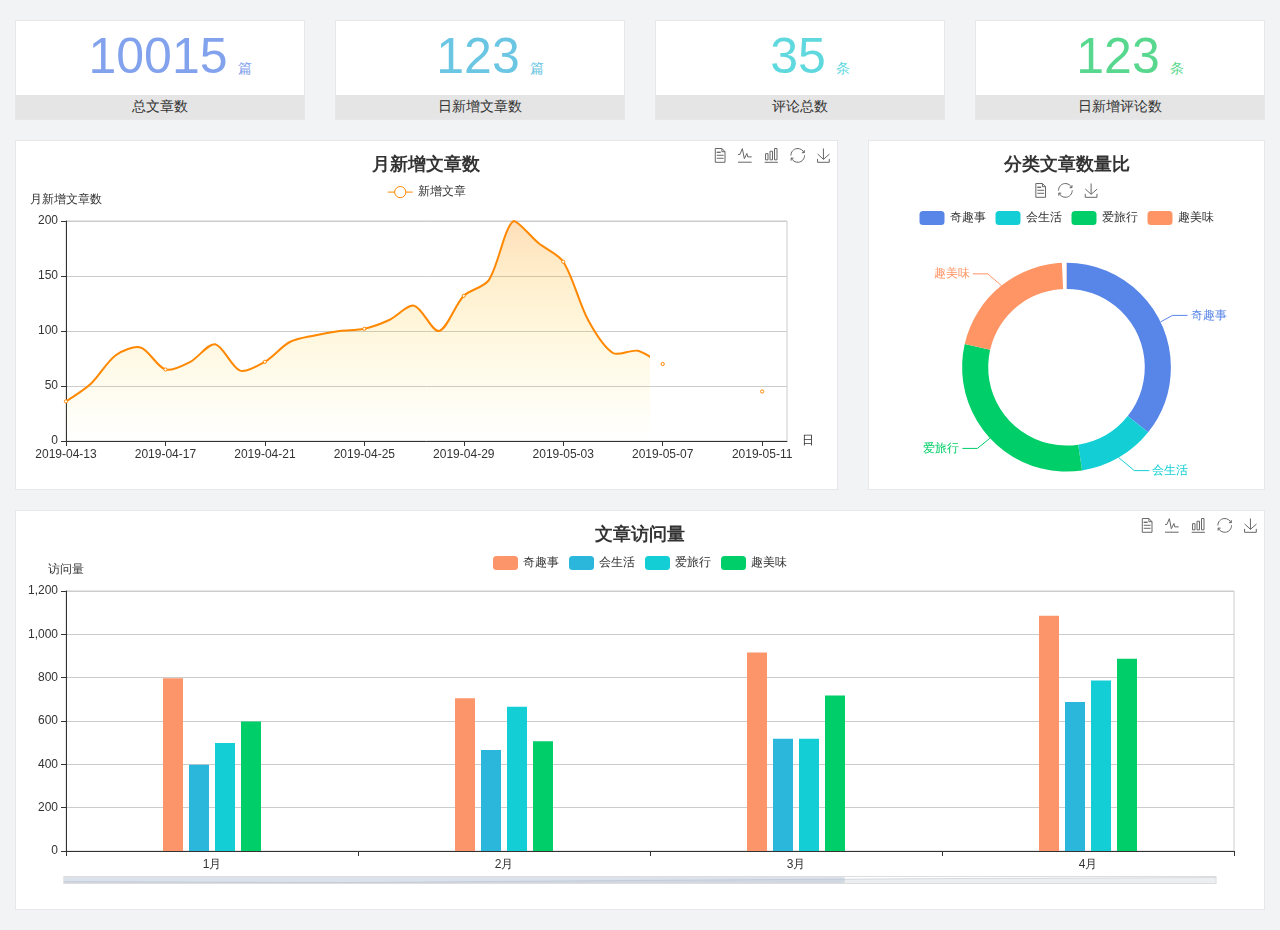
==== home/dashboard.html @ 4c69e3df "新建了文件" ====
<!DOCTYPE html>
<html lang="en">

<head>
  <meta charset="UTF-8">
  <meta name="viewport" content="width=device-width, initial-scale=1.0">
  <meta http-equiv="X-UA-Compatible" content="ie=edge">
  <title>图表统计</title>
  <link rel="stylesheet" href="../../assets/lib/bootstrap.css" />
  <link rel="stylesheet" href="../../assets/lib/main.css" />
  <script src="../../assets/lib/jquery.js"></script>
  <script type="text/javascript" src="../../assets/lib/echarts.min.js"></script>
</head>

<body>
  <div class="container-fluid">
    <div class="row spannel_list">
      <div class="col-sm-3 col-xs-6">
        <div class="spannel">
          <em>10015</em><span>篇</span>
          <b>总文章数</b>
        </div>
      </div>
      <div class="col-sm-3 col-xs-6">
        <div class="spannel scolor01">
          <em>123</em><span>篇</span>
          <b>日新增文章数</b>
        </div>
      </div>
      <div class="col-sm-3 col-xs-6">
        <div class="spannel scolor02">
          <em>35</em><span>条</span>
          <b>评论总数</b>
        </div>
      </div>
      <div class="col-sm-3 col-xs-6">
        <div class="spannel scolor03">
          <em>123</em><span>条</span>
          <b>日新增评论数</b>
        </div>
      </div>
    </div>
  </div>

  <div class="container-fluid">
    <div class="row curve-pie">
      <div class="col-lg-8 col-md-8">
        <div class="gragh_pannel" id="curve_show"></div>
      </div>
      <div class="col-lg-4 col-md-4">
        <div class="gragh_pannel" id="pie_show"></div>
      </div>
    </div>
  </div>

  <div class="container-fluid">
    <div class="column_pannel" id="column_show"></div>
  </div>

  <script>
    var oChart = echarts.init(document.getElementById('curve_show'));
    var aList_all = [
      { 'count': 36, 'date': '2019-04-13' },
      { 'count': 52, 'date': '2019-04-14' },
      { 'count': 78, 'date': '2019-04-15' },
      { 'count': 85, 'date': '2019-04-16' },
      { 'count': 65, 'date': '2019-04-17' },
      { 'count': 72, 'date': '2019-04-18' },
      { 'count': 88, 'date': '2019-04-19' },
      { 'count': 64, 'date': '2019-04-20' },
      { 'count': 72, 'date': '2019-04-21' },
      { 'count': 90, 'date': '2019-04-22' },
      { 'count': 96, 'date': '2019-04-23' },
      { 'count': 100, 'date': '2019-04-24' },
      { 'count': 102, 'date': '2019-04-25' },
      { 'count': 110, 'date': '2019-04-26' },
      { 'count': 123, 'date': '2019-04-27' },
      { 'count': 100, 'date': '2019-04-28' },
      { 'count': 132, 'date': '2019-04-29' },
      { 'count': 146, 'date': '2019-04-30' },
      { 'count': 200, 'date': '2019-05-01' },
      { 'count': 180, 'date': '2019-05-02' },
      { 'count': 163, 'date': '2019-05-03' },
      { 'count': 110, 'date': '2019-05-04' },
      { 'count': 80, 'date': '2019-05-05' },
      { 'count': 82, 'date': '2019-05-06' },
      { 'count': 70, 'date': '2019-05-07' },
      { 'count': 65, 'date': '2019-05-08' },
      { 'count': 54, 'date': '2019-05-09' },
      { 'count': 40, 'date': '2019-05-10' },
      { 'count': 45, 'date': '2019-05-11' },
      { 'count': 38, 'date': '2019-05-12' },
    ];

    let aCount = [];
    let aDate = [];

    for (var i = 0; i < aList_all.length; i++) {
      aCount.push(aList_all[i].count);
      aDate.push(aList_all[i].date);
    }

    var chartopt = {
      title: {
        text: '月新增文章数',
        left: 'center',
        top: '10'
      },
      tooltip: {
        trigger: 'axis'
      },
      legend: {
        data: ['新增文章'],
        top: '40'
      },
      toolbox: {
        show: true,
        feature: {
          mark: { show: true },
          dataView: { show: true, readOnly: false },
          magicType: { show: true, type: ['line', 'bar'] },
          restore: { show: true },
          saveAsImage: { show: true }
        }
      },
      calculable: true,
      xAxis: [
        {
          name: '日',
          type: 'category',
          boundaryGap: false,
          data: aDate
        }
      ],
      yAxis: [
        {
          name: '月新增文章数',
          type: 'value'
        }
      ],
      series: [
        {
          name: '新增文章',
          type: 'line',
          smooth: true,
          itemStyle: { normal: { areaStyle: { type: 'default' }, color: '#f80' }, lineStyle: { color: '#f80' } },
          data: aCount
        }],
      areaStyle: {
        normal: {
          color: new echarts.graphic.LinearGradient(0, 0, 0, 1, [{
            offset: 0,
            color: 'rgba(255,136,0,0.39)'
          }, {
            offset: .34,
            color: 'rgba(255,180,0,0.25)'
          }, {
            offset: 1,
            color: 'rgba(255,222,0,0.00)'
          }])

        }
      },
      grid: {
        show: true,
        x: 50,
        x2: 50,
        y: 80,
        height: 220
      }
    };

    oChart.setOption(chartopt);


    var oPie = echarts.init(document.getElementById('pie_show'));
    var oPieopt =
    {
      title: {
        top: 10,
        text: '分类文章数量比',
        x: 'center'
      },
      tooltip: {
        trigger: 'item',
        formatter: "{a} <br/>{b} : {c} ({d}%)"
      },
      color: ['#5885e8', '#13cfd5', '#00ce68', '#ff9565'],
      legend: {
        x: 'center',
        top: 65,
        data: ['奇趣事', '会生活', '爱旅行', '趣美味']
      },
      toolbox: {
        show: true,
        x: 'center',
        top: 35,
        feature: {
          mark: { show: true },
          dataView: { show: true, readOnly: false },
          magicType: {
            show: true,
            type: ['pie', 'funnel'],
            option: {
              funnel: {
                x: '25%',
                width: '50%',
                funnelAlign: 'left',
                max: 1548
              }
            }
          },
          restore: { show: true },
          saveAsImage: { show: true }
        }
      },
      calculable: true,
      series: [
        {
          name: '访问来源',
          type: 'pie',
          radius: ['45%', '60%'],
          center: ['50%', '65%'],
          data: [
            { value: 300, name: '奇趣事' },
            { value: 100, name: '会生活' },
            { value: 260, name: '爱旅行' },
            { value: 180, name: '趣美味' }
          ]
        }
      ]
    };
    oPie.setOption(oPieopt);



    var oColumn = this.echarts.init(document.getElementById('column_show'));
    var oColumnopt =
    {
      title: {
        text: '文章访问量',
        left: 'center',
        top: '10'
      },
      tooltip: {
        trigger: 'axis'
      },
      legend: {
        data: ['奇趣事', '会生活', '爱旅行', '趣美味'],
        top: '40'
      },
      toolbox: {
        show: true,
        feature: {
          mark: { show: true },
          dataView: { show: true, readOnly: false },
          magicType: { show: true, type: ['line', 'bar'] },
          restore: { show: true },
          saveAsImage: { show: true }
        }
      },
      calculable: true,
      xAxis: [
        {
          type: 'category',
          data: ['1月', '2月', '3月', '4月', '5月']
        }
      ],
      yAxis: [
        {
          name: '访问量',
          type: 'value'
        }
      ],
      series: [
        {
          name: '奇趣事',
          type: 'bar',
          barWidth: 20,
          itemStyle: {
            normal: { areaStyle: { type: 'default' }, color: '#fd956a' }
          },
          data: [800, 708, 920, 1090, 1200]
        },
        {
          name: '会生活',
          type: 'bar',
          barWidth: 20,
          itemStyle: {
            normal: { areaStyle: { type: 'default' }, color: '#2bb6db' }
          },
          data: [400, 468, 520, 690, 800]
        },
        {
          name: '爱旅行',
          type: 'bar',
          barWidth: 20,
          itemStyle: {
            normal: { areaStyle: { type: 'default' }, color: '#13cfd5' }
          },
          data: [500, 668, 520, 790, 900]
        },
        {
          name: '趣美味',
          type: 'bar',
          barWidth: 20,
          itemStyle: {
            normal: { areaStyle: { type: 'default' }, color: '#00ce68' }
          },
          data: [600, 508, 720, 890, 1000]
        }
      ],
      grid: {
        show: true,
        x: 50,
        x2: 30,
        y: 80,
        height: 260
      },
      dataZoom: [//给x轴设置滚动条
        {
          start: 0,//默认为0
          end: 100 - 1000 / 31,//默认为100
          type: 'slider',
          show: true,
          xAxisIndex: [0],
          handleSize: 0,//滑动条的 左右2个滑动条的大小
          height: 8,//组件高度
          left: 45, //左边的距离
          right: 50,//右边的距离
          bottom: 26,//右边的距离
          handleColor: '#ddd',//h滑动图标的颜色
          handleStyle: {
            borderColor: "#cacaca",
            borderWidth: "1",
            shadowBlur: 2,
            background: "#ddd",
            shadowColor: "#ddd",
          }
        }]
    };
    oColumn.setOption(oColumnopt);
  </script>
</body>

</html>
---- assets/lib/main.css ----
body{
    font-family:'MicroSoft YaHei';
    background-color: #f2f3f5;
}
.main_wrap{
    position:fixed;
    width:100%;
    height:100%;
    left:0px;
    top:0px;
    background:url('../images/login_bg.jpg'); 
    background-size:100% 100%; 
  }
.header{
    width:1200px;
    overflow: hidden;
    margin:20px auto 0;
}
.heade .logo{
    float: left;
}
.header .copyright{
    float:right;
    font-size:12px;
    color:#fff;
    text-align:right;
    line-height:20px;
    margin-top:10px;
}
.login_form_con{
    position:absolute;
    left:50%;
    top:50%;
    margin-left:-200px;
    margin-top:-155px;
    width:400px;
    height:310px;
    background-color: #edeff0;
}

.login_form{
    position: relative;
}

.login_form .icon-user{
    position:absolute;
    font-size:16px;
    color:#999;
    left:46px;
    top:12px;
}
.login_form .icon-key{
    position:absolute;
    font-size:18px;
    color:#999;
    left:46px;
    top:78px;
}
.login_title{
    height:60px;
    background:url('../images/login_title.png') center center no-repeat #fff;
}
.input_txt,.input_pass,.input_sub{
    display:block;
    width:334px;
    height:37px;
    padding:0px;
    text-indent:40px;
    border:1px solid #ddd;
    margin:27px auto 0;
    outline:none;
}
.input_sub{
    margin-top:40px;
    height:42px;
    background-color: #19b9e7;
    text-indent:0px;
    font-size:18px;
    color:#fff;
    cursor: pointer;
}
.input_sub:hover{
    background-color: #08a0cc;
}

.sider{
    position:fixed;
    left:0;
    top:0;
    bottom:0;
    width:210px;
    background-color: #323745;
}
.sider .logo{
    display:block;
    height:56px;
    background-color: #242732;
    overflow: hidden;
}
.sider .logo img{
    display:block;
    margin:6px auto 0;
}
.user_info{
    height:79px;
    border-bottom:1px solid #5a5e6b;
}

.user_info img{
    float: left;
    width:40px;
    height:40px;
    border-radius:20px;
    margin:19px 0 0 30px;
}
.user_info span{
    float: left;
    width:120px;
    font-size:12px;
    color:#fff;
    margin:23px 0 0 20px;
}
.user_info b{
    float: left;
    width: 120px;
    font-weight:normal;
    font-size:12px;
    color:#adafb5;
    margin:2px 0 0 20px;
}

.menu .level01{
    height:50px;
    line-height:50px;
}
.menu .level01 a{
    display:block;
    height:50px;
    font-size:12px;
    color:#adafb5;
    overflow: hidden;
}
.menu .level01.active a{
    background-color: #1378f0;
    color:#fff;
}
.menu .level01.active i{
    color:#fff;
}

.menu .level01 a:hover{
    background-color: #1378f0;
    color:#fff;
}
.menu .level01 a:hover i{
    color:#fff;
}
.menu .level01 i{
    color:#61646f;
    font-size:22px;
    float: left;
    margin-left:26px;
}
.menu .level01 span{
    float: left;
    margin-left:10px;
}
.menu .level01 b{
    float: right;
    margin-right:20px;
    font-weight:normal;
    transform:rotate(90deg);
    transition:all 500ms ease;
}

.menu .level01 .rotate0{
    transform:rotate(0deg);
}

.menu .level02{
    background: #242732;
    display:none;
}


.menu .level02 li{
    height:40px;
    line-height:40px;
}
.menu .level02 li a{
    display:block;
    height:40px;
    font-size:12px;
    color:#adafb5;
    overflow: hidden;
}

.menu .level02 li a:hover{
    background-color: #1378f0;
    color:#fff;
}

.menu .level02 li i{
    font-size:12px;
    float: left;
    margin-left:60px;
}
.menu .level02 li span{
    font-size:12px;
    float: left;
    margin-left:5px;
}

.menu .level02 .active a{
    color:#ffae00;
}

.header_bar{
    position:fixed;
    left:210px;
    right:0;
    top:0;
    height:56px;
    background-color: #fff;
}

.main{
    position:fixed;
    left:210px;
    top:56px;
    right:0;
    bottom:0;
    background-color: #f2f3f5;
}

.search_form{
    width:218px;
    height:33px;
    border:1px solid #ddd;
    background-color: #f2f3f5;
    border-radius:16px;
    float: left;
    margin:12px 0 0 27px;
}

.search_form input{
    padding:0px;
    margin:0px;
    border:0px;
    float: left;
    background-color: #f2f3f5;
    font-size:12px;
    width:175px;
    height:31px;
    margin-left:12px;
    outline:none;
   
}

.search_form .icon-search{
    line-height:33px;
    cursor: pointer;
    font-size:18px;
    color:#abaebb;
}
.user_center_link{
    float:right;

}
.user_center_link a{
    line-height:56px;
    font-size:12px;
    color:#999;
    margin-right:15px;
}
.user_center_link a:hover{
    color:#ffae00
}

.user_center_link img{
    width:42px;
    height:42px;
    border-radius:32px;
    margin-right:10px;
}

.spannel_list{
    margin-top:20px;
}

.spannel{
	height:100px;
	overflow:hidden;
	text-align:center;
    position:relative;
    background-color: #fff;
    border:1px solid #e7e7e9;
    margin-bottom:20px;
}

.spannel em{
    font-style:normal;
	font-size:50px;
	line-height:50px;
	display:inline-block;
	margin:10px 0 0 20px;
	font-family:'Arial';
	color:#83a2ed;
}

.spannel span{
	font-size:14px;
	display:inline-block;
	color:#83a2ed;
	margin-left:10px;
}

.spannel b{
	position:absolute;
	left:0;
	bottom:0;
	width:100%;
	line-height:24px;
	background:#e5e5e5;
	color:#333;
	font-size:14px;
	font-weight:normal;
}

.scolor01 em,.scolor01 span{
	color:#6ac6e2;
}

.scolor02 em,.scolor02 span{
	color:#5fd9de;
}

.scolor03 em,.scolor03 span{
	color:#58d88e;
}


.gragh_pannel{
    height:350px;
    border:1px solid #e7e7e9;
    background-color: #fff!important; 
    margin-bottom:20px;  
}

.column_pannel{
    margin-bottom:20px;
    height:400px;
    border:1px solid #e7e7e9;
    background-color: #fff!important;   
}

.common_title{
    line-height:42px;
    background-color: #fbfbfb;
    border:1px solid #e7e7e9;
    margin-top:20px;
    text-indent: 15px;
    font-size:14px;
    color:#333;
}

.common_con{
    border:1px solid #e7e7e9;
    border-top:0px;
    background-color: #fff;
    padding-bottom:20px;
    margin-bottom:20px;
}
.opt_btns{
    margin-top:20px;
}

.mp20{
    margin-top:20px;
}

.pagination{   
   margin:0;
}

.article_form{
    margin-top:20px;
}

.form-group{
    margin-bottom:25px;
}

.form-group label{
    font-weight:normal;
    color:#666;
}

.icon-icondate{
    line-height:16px;
}

.user_pic{
    width:100px;
    height:100px;
    margin-bottom:10px;
}

.article_cover{
    width:200px;
    height:200px;
    margin-bottom:10px;
}
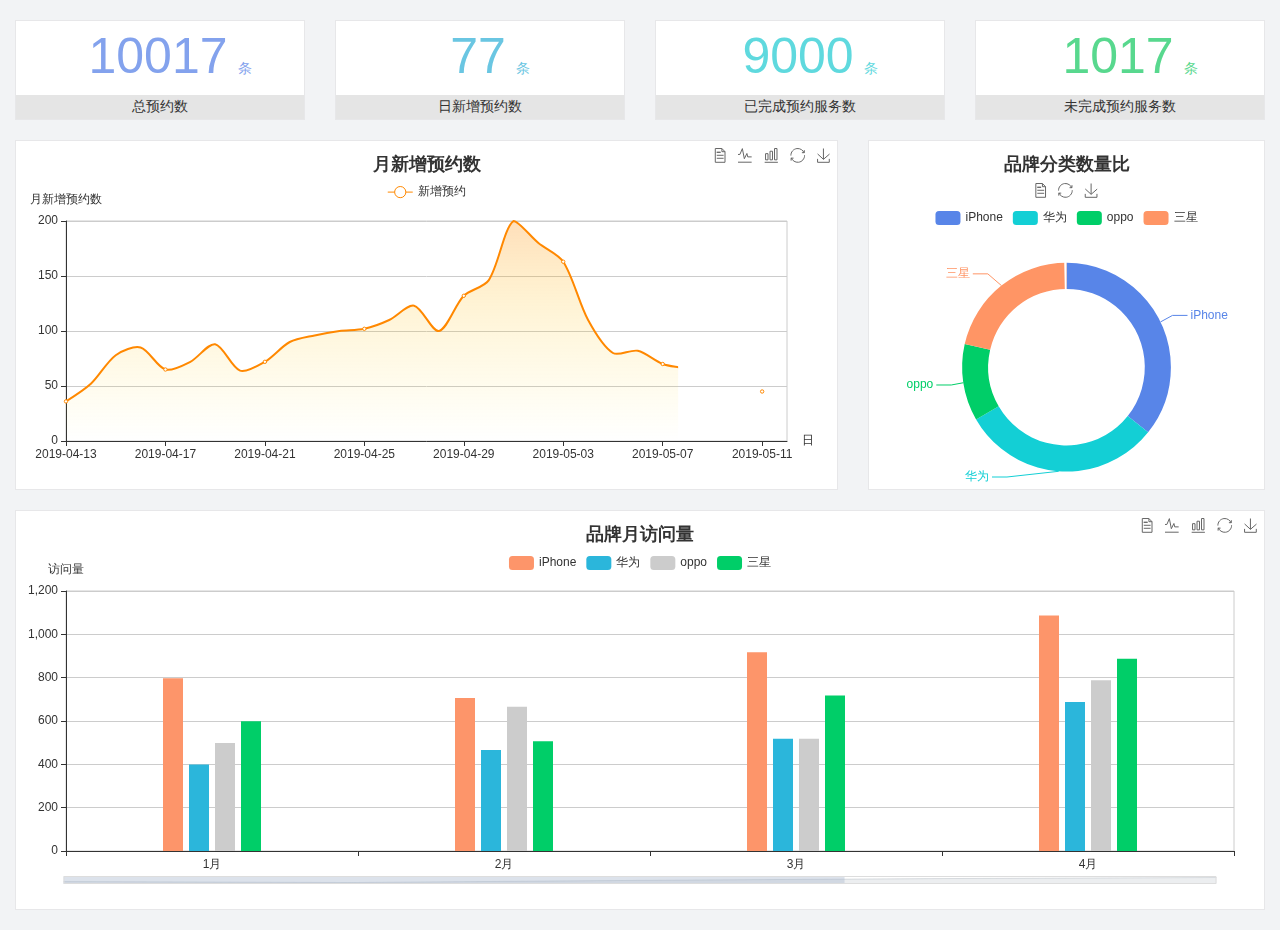
==== commit d826236f: "修改了登录和注册开发" ====
--- a/home/dashboard.html
+++ b/home/dashboard.html
@@ -17,26 +17,26 @@
     <div class="row spannel_list">
       <div class="col-sm-3 col-xs-6">
         <div class="spannel">
-          <em>10015</em><span>篇</span>
-          <b>总文章数</b>
+          <em>10017</em><span>条</span>
+          <b>总预约数</b>
         </div>
       </div>
       <div class="col-sm-3 col-xs-6">
         <div class="spannel scolor01">
-          <em>123</em><span>篇</span>
-          <b>日新增文章数</b>
+          <em>77</em><span>条</span>
+          <b>日新增预约数</b>
         </div>
       </div>
       <div class="col-sm-3 col-xs-6">
         <div class="spannel scolor02">
-          <em>35</em><span>条</span>
-          <b>评论总数</b>
+          <em>9000</em><span>条</span>
+          <b>已完成预约服务数</b>
         </div>
       </div>
       <div class="col-sm-3 col-xs-6">
         <div class="spannel scolor03">
-          <em>123</em><span>条</span>
-          <b>日新增评论数</b>
+          <em>1017</em><span>条</span>
+          <b>未完成预约服务数</b>
         </div>
       </div>
     </div>
@@ -102,7 +102,7 @@
 
     var chartopt = {
       title: {
-        text: '月新增文章数',
+        text: '月新增预约数',
         left: 'center',
         top: '10'
       },
@@ -110,7 +110,7 @@
         trigger: 'axis'
       },
       legend: {
-        data: ['新增文章'],
+        data: ['新增预约'],
         top: '40'
       },
       toolbox: {
@@ -134,13 +134,13 @@
       ],
       yAxis: [
         {
-          name: '月新增文章数',
+          name: '月新增预约数',
           type: 'value'
         }
       ],
       series: [
         {
-          name: '新增文章',
+          name: '新增预约',
           type: 'line',
           smooth: true,
           itemStyle: { normal: { areaStyle: { type: 'default' }, color: '#f80' }, lineStyle: { color: '#f80' } },
@@ -178,7 +178,7 @@
     {
       title: {
         top: 10,
-        text: '分类文章数量比',
+        text: '品牌分类数量比',
         x: 'center'
       },
       tooltip: {
@@ -189,7 +189,7 @@
       legend: {
         x: 'center',
         top: 65,
-        data: ['奇趣事', '会生活', '爱旅行', '趣美味']
+        data: ['iPhone', '华为', 'oppo', '三星']
       },
       toolbox: {
         show: true,
@@ -222,10 +222,10 @@
           radius: ['45%', '60%'],
           center: ['50%', '65%'],
           data: [
-            { value: 300, name: '奇趣事' },
-            { value: 100, name: '会生活' },
-            { value: 260, name: '爱旅行' },
-            { value: 180, name: '趣美味' }
+            { value: 300, name: 'iPhone' },
+            { value: 260, name: '华为' },
+            { value: 100, name: 'oppo' },
+            { value: 180, name: '三星' }
           ]
         }
       ]
@@ -238,7 +238,7 @@
     var oColumnopt =
     {
       title: {
-        text: '文章访问量',
+        text: '品牌月访问量',
         left: 'center',
         top: '10'
       },
@@ -246,7 +246,7 @@
         trigger: 'axis'
       },
       legend: {
-        data: ['奇趣事', '会生活', '爱旅行', '趣美味'],
+        data: ['iPhone', '华为', 'oppo', '三星'],
         top: '40'
       },
       toolbox: {
@@ -274,7 +274,7 @@
       ],
       series: [
         {
-          name: '奇趣事',
+          name: 'iPhone',
           type: 'bar',
           barWidth: 20,
           itemStyle: {
@@ -283,7 +283,7 @@
           data: [800, 708, 920, 1090, 1200]
         },
         {
-          name: '会生活',
+          name: '华为',
           type: 'bar',
           barWidth: 20,
           itemStyle: {
@@ -292,16 +292,16 @@
           data: [400, 468, 520, 690, 800]
         },
         {
-          name: '爱旅行',
+          name: 'oppo',
           type: 'bar',
           barWidth: 20,
           itemStyle: {
-            normal: { areaStyle: { type: 'default' }, color: '#13cfd5' }
+            normal: { areaStyle: { type: 'default' }, color: '#ccc' }
           },
           data: [500, 668, 520, 790, 900]
         },
         {
-          name: '趣美味',
+          name: '三星',
           type: 'bar',
           barWidth: 20,
           itemStyle: {
